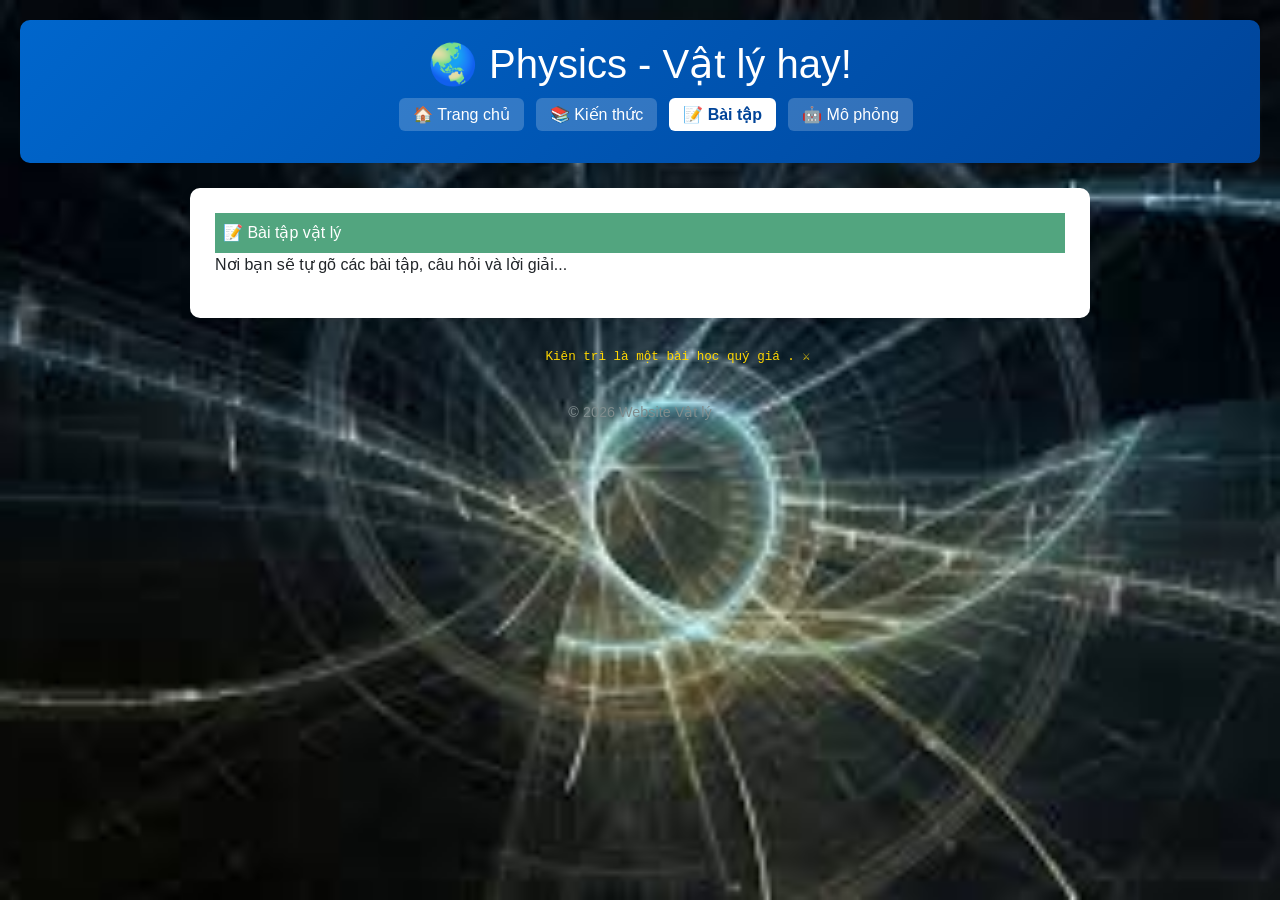
==== Baitap.html @ 1291f0f3 "Add files via upload" ====
<!doctype html>
<html lang="vi">
  <head>
    <meta charset="UTF-8" />
    <meta name="viewport" content="width=device-width, initial-scale=1.0" />
    <title>Bài tập - Physics</title>
    <link rel="stylesheet" href="style.css" />
    <link rel="stylesheet" href="./assert/bootstrap/css/bootstrap.min.css" />
  </head>
  <body>
    <script src="./assert/bootstrap/js/bootstrap.bundle.min.js"></script>
    <header>
      <h1>🌏 Physics - Vật lý hay!</h1>
      <nav>
        <ul>
          <li><a href="index.html">🏠 Trang chủ</a></li>
          <li><a href="Kienthuc.html">📚 Kiến thức</a></li>
          <li><a href="Baitap.html" class="active">📝 Bài tập</a></li>
          <li><a href="Mophong.html">🤖 Mô phỏng</a></li>
        </ul>
      </nav>
    </header>

    <main>
      <div class="bg-success p-2 text-white bg-opacity-75">
        📝 Bài tập vật lý
      </div>
      <p>Nơi bạn sẽ tự gõ các bài tập, câu hỏi và lời giải...</p>
    </main>

    <footer>
      <pre style="color: gold">
          Kiên trì là một bài học quý giá . ⚔
      </pre>
      <p>© 2026 Website Vật lý</p>
    </footer>
  </body>
</html>
---- style.css ----
/* 1. BACKGROUND: Ảnh nền toàn trang */
body {
  background-image: url("hinhanh2.jpg"); /* Đường dẫn đến ảnh nền */
  background-size: cover; /* Ảnh phủ kín màn hình */
  background-position: center; /* Căn giữa ảnh */
  background-repeat: no-repeat; /* Không lặp lại ảnh */
  background-attachment: fixed; /* Ảnh cố định khi cuộn */
}
/* 1. RESET: Xóa khoảng cách mặc định của trình duyệt, giúp tính toán kích thước dễ hơn */
* {
  margin: 0; /* Xóa khoảng cách ngoài */
  padding: 0; /* Xóa khoảng cách trong */
  box-sizing: border-box; /* Tính toán kích thước bao gồm padding và border */
  font-family: "Segoe UI", Arial, sans-serif; /* Font chữ hiện đại, dễ đọc */
}

/* 2. BODY: Màu nền nhẹ, căn chỉnh font */
body {
  background-color: #f4f7fa; /* Màu nền sáng, dễ chịu */
  color: #2c3e50; /* Màu chữ tối, dễ đọc */
  line-height: 1.6; /* Khoảng cách giữa các dòng */
  padding: 20px; /* Khoảng cách xung quanh nội dung */
}

/* 3. HEADER: Khung chứa tiêu đề + menu */
header {
  background: linear-gradient(
    135deg,
    #0066cc,
    #004499
  ); /* Màu nền gradient từ xanh sáng đến xanh đậm */
  color: white; /* Màu chữ trắng nổi bật trên nền xanh */
  padding: 20px; /* Khoảng cách bên trong */
  text-align: center; /* Căn giữa nội dung */
  border-radius: 10px; /* Bo góc cho header */
  margin-bottom: 25px; /* Khoảng cách dưới header */
}

/* 4. NAV: Xếp menu ngang bằng Flexbox */
nav ul {
  list-style: none; /* Bỏ dấu chấm đầu dòng */
  display: flex; /* Chuyển danh sách thành hàng ngang */
  justify-content: center; /* Căn giữa */
  gap: 12px; /* Khoảng cách giữa các mục */
  flex-wrap: wrap; /* Tự xuống dòng nếu màn hình hẹp */
  margin-top: 15px; /* Khoảng cách trên so với tiêu đề */
}

/* 5. LINK: Trang trí liên kết */
nav a {
  text-decoration: none; /* Bỏ gạch chân */
  color: white; /* Màu chữ trắng */
  background: rgba(255, 255, 255, 0.2); /* Nền trắng mờ cho link */
  padding: 8px 14px; /* Khoảng cách bên trong */
  border-radius: 6px; /* Bo góc cho link */
  transition: 0.3s; /* Hiệu ứng mượt khi hover */
}

/* 6. HOVER & ACTIVE: Trạng thái khi rê chuột hoặc đang ở trang đó */
nav a:hover,
nav a.active {
  background: white; /* Nền trắng khi hover hoặc active */
  color: #004499; /* Màu chữ xanh đậm khi hover hoặc active */
  font-weight: bold; /* Chữ đậm khi hover hoặc active */
}

/* 7. MAIN: Khung chứa nội dung chính */
main {
  max-width: 900px; /* Giới hạn chiều rộng tối đa */
  margin: 0 auto; /* Căn giữa khung */
  background: white; /* Màu nền trắng */
  padding: 25px; /* Khoảng cách bên trong */
  border-radius: 10px; /* Bo góc */
  box-shadow: 0 4px 12px rgba(0, 0, 0, 0.08); /* Bóng nhẹ */
}

/* 8. FOOTER: Chân trang */
footer {
  text-align: center; /* Căn giữa */
  margin-top: 30px; /* Khoảng cách trên */
  color: #7f8c8d; /* Màu xám nhạt */
  font-size: 0.9rem; /* Kích thước chữ nhỏ hơn */
}
/* 1. HERO: Vùng chào mừng */
.hero {
  text-align: center; /* Căn giữa nội dung */
  padding: 60px 20px; /* Khoảng cách lớn để tạo ấn tượng */
  background: linear-gradient(
    135deg,
    #f0f8ff,
    #e6f2ff
  ); /* Màu nền gradient nhẹ nhàng */
  border-radius: 12px; /* Bo góc cho vùng hero */
  margin-bottom: 40px; /* Khoảng cách dưới hero */
}
.hero h1 {
  font-size: 2rem; /* Kích thước chữ lớn */
  margin-bottom: 10px; /* Khoảng cách dưới tiêu đề */
  color: #004499; /* Màu chữ xanh đậm */
}
.hero p {
  color: #555; /* Màu chữ xám đậm */
  font-size: 1.1rem; /* Kích thước chữ vừa phải */
  margin-bottom: 25px; /* Khoảng cách dưới mô tả */
}

/* 2. BUTTONS: Nút dẫn hành động */
.hero-buttons {
  display: flex;
  justify-content: center;
  gap: 15px;
  flex-wrap: wrap;
}
.btn {
  text-decoration: none;
  padding: 12px 24px;
  border-radius: 8px;
  font-weight: bold;
  transition:
    transform 0.2s,
    box-shadow 0.2s;
}
.btn.primary {
  background: #0066cc;
  color: white;
}
.btn.secondary {
  background: white;
  color: #0066cc;
  border: 2px solid #0066cc;
}
.btn:hover {
  transform: translateY(-3px);
  box-shadow: 0 4px 12px rgba(0, 0, 0, 0.15);
}

/* 3. FEATURES & CARDS: Lưới thẻ lựa chọn */
.features h2 {
  text-align: center;
  margin-bottom: 25px;
}
.card-grid {
  display: grid;
  grid-template-columns: repeat(auto-fit, minmax(250px, 1fr));
  gap: 20px;
}
.card {
  background: white;
  padding: 25px;
  border-radius: 10px;
  box-shadow: 0 2px 8px rgba(0, 0, 0, 0.08);
  text-decoration: none;
  color: #333;
  text-align: center;
  transition:
    transform 0.2s,
    box-shadow 0.2s;
  border: 1px solid #eee;
}
.card:hover {
  transform: translateY(-5px);
  box-shadow: 0 6px 16px rgba(0, 0, 0, 0.12);
}
.card-icon {
  font-size: 2.5rem;
  display: block;
  margin-bottom: 10px;
}
.card h3 {
  margin: 10px 0 5px;
  color: #004499;
}
.card p {
  font-size: 0.95rem;
  color: #666;
}
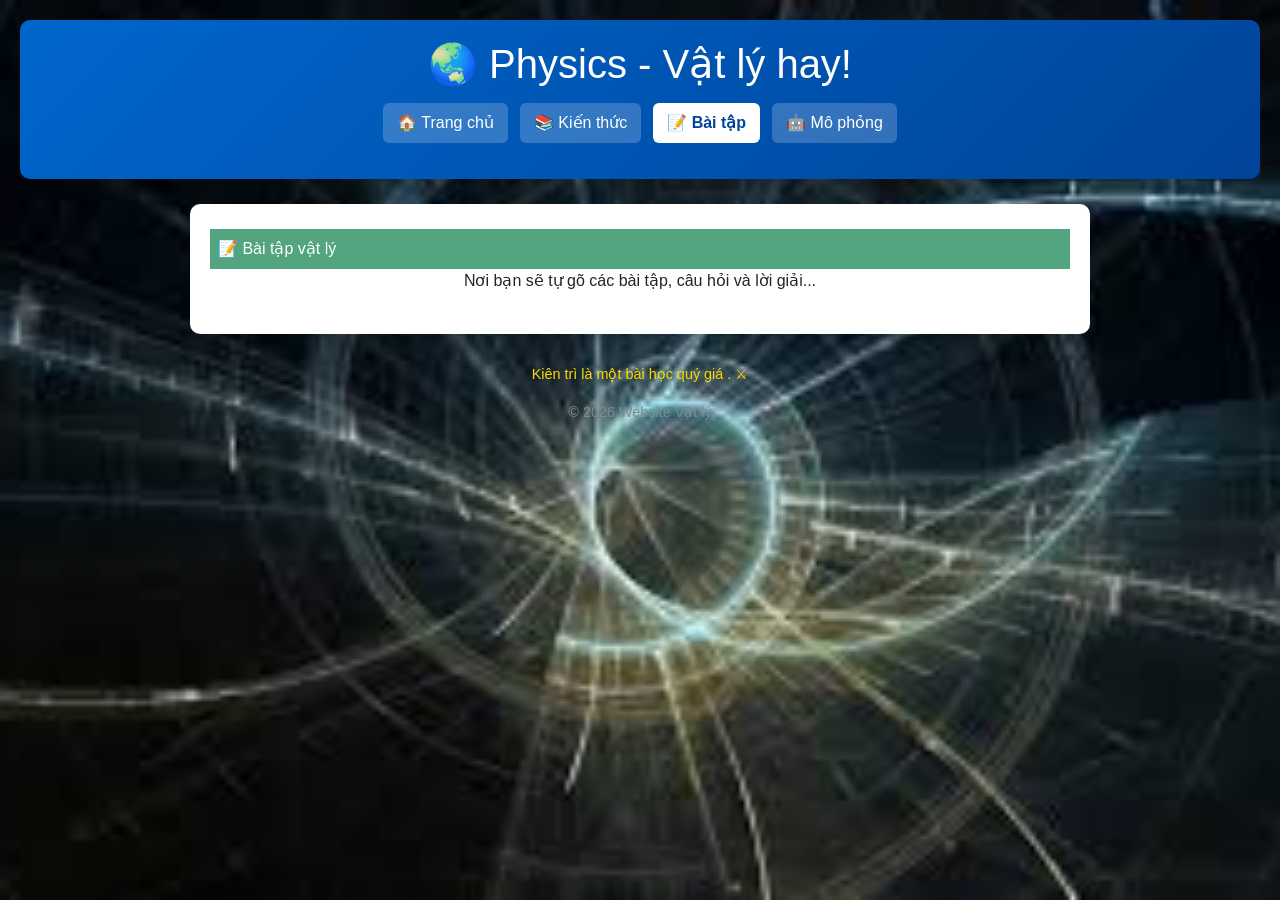
==== commit 8b8151ca: "Fix footer styling and update content in Baitap.html" ====
--- a/Baitap.html
+++ b/Baitap.html
@@ -29,9 +29,9 @@
     </main>
 
     <footer>
-      <pre style="color: gold">
+      <p style="color: gold">
           Kiên trì là một bài học quý giá . ⚔
-      </pre>
+      </p>
       <p>© 2026 Website Vật lý</p>
     </footer>
   </body>
--- a/style.css
+++ b/style.css
@@ -174,3 +174,227 @@
   font-size: 0.95rem;
   color: #666;
 }
+
+/* ==========================================
+   RESPONSIVE DESIGN - Màn hình nhỏ
+   ========================================== */
+
+/* 1. TABLET: Dưới 768px */
+@media (max-width: 768px) {
+  /* Header: Giảm padding, chữ nhỏ hơn */
+  header {
+    padding: 15px 10px;
+  }
+
+  header h1 {
+    font-size: 1.5rem; /* Thay vì 2rem */
+  }
+
+  /* Menu: Xếp dọc thay vì ngang */
+  nav ul {
+    flex-direction: column; /* Đổi từ row sang column */
+    gap: 8px;
+  }
+
+  nav a {
+    display: block;
+    text-align: center;
+    padding: 10px;
+  }
+
+  /* Main: Giảm padding */
+  main {
+    padding: 15px;
+    margin: 10px;
+  }
+
+  /* Cards: 1 cột thay vì nhiều cột */
+  .card-grid {
+    grid-template-columns: 1fr; /* Chỉ 1 cột */
+    gap: 15px;
+  }
+
+  /* Hero buttons: Xếp dọc */
+  .hero-buttons {
+    flex-direction: column;
+    align-items: center;
+  }
+
+  .btn {
+    width: 100%;
+    max-width: 250px;
+  }
+}
+
+/* 2. MOBILE: Dưới 480px */
+@media (max-width: 480px) {
+  /* Font chữ nhỏ hơn nữa */
+  body {
+    font-size: 14px;
+    padding: 10px;
+  }
+
+  header h1 {
+    font-size: 1.2rem;
+  }
+
+  h2 {
+    font-size: 1.3rem;
+  }
+
+  h3 {
+    font-size: 1.1rem;
+  }
+
+  /* Menu: Chữ nhỏ hơn, dễ chạm */
+  nav a {
+    padding: 12px; /* Vùng chạm lớn hơn */
+    font-size: 0.95rem;
+  }
+
+  /* Main: Bo góc ít hơn */
+  main {
+    border-radius: 8px;
+    padding: 12px;
+  }
+
+  /* Cards: Padding nhỏ hơn */
+  .card {
+    padding: 15px;
+  }
+
+  .card-icon {
+    font-size: 2rem; /* Icon nhỏ hơn */
+  }
+
+  /* Footer: Chữ nhỏ */
+  footer {
+    font-size: 0.8rem;
+    padding: 10px;
+  }
+
+  /* Ảnh: Luôn vừa màn hình */
+  img {
+    max-width: 100%;
+    height: auto;
+  }
+
+  /* Table (nếu có): Cuộn ngang */
+  table {
+    display: block;
+    overflow-x: auto;
+    white-space: nowrap;
+  }
+}
+
+/* 3. ULTRA SMALL: Dưới 360px */
+@media (max-width: 360px) {
+  header h1 {
+    font-size: 1rem;
+  }
+
+  nav a {
+    font-size: 0.85rem;
+    padding: 8px;
+  }
+
+  .hero p {
+    font-size: 0.9rem;
+  }
+}
+
+/* 4. HELPER: Đảm bảo ảnh & video responsive */
+img,
+video,
+iframe {
+  max-width: 100%;
+  height: auto;
+  display: block;
+}
+
+/* 5. TOUCH-FRIENDLY: Nút dễ chạm trên mobile */
+@media (max-width: 768px) {
+  button,
+  .btn,
+  nav a,
+  .card {
+    min-height: 44px; /* Chuẩn Apple: vùng chạm tối thiểu 44px */
+    min-width: 44px;
+  }
+}
+/* ==========================================
+   CĂN GIỮA TOÀN BỘ THÀNH PHẦN
+   ========================================== */
+
+/* 1. TEXT & TIÊU ĐỀ */
+header h1,
+main h2,
+main h3,
+main p,
+footer,
+.toc,
+.toc a,
+section h2,
+section p {
+  text-align: center;
+}
+
+/* 2. KHỐI CHÍNH */
+main {
+  max-width: 900px;
+  margin: 0 auto; /* Căn giữa theo chiều ngang */
+  padding: 25px 20px; /* Padding đều 2 bên */
+}
+
+section,
+.card,
+.hero {
+  margin: 20px auto; /* Căn giữa + khoảng cách dọc */
+}
+
+/* 3. MENU & NÚT */
+nav ul {
+  display: flex;
+  justify-content: center;
+  gap: 12px;
+  flex-wrap: wrap;
+  padding: 0;
+}
+
+nav a,
+.btn {
+  display: inline-block; /* Để margin/padding hoạt động đúng */
+  text-align: center;
+}
+
+.hero-buttons {
+  display: flex;
+  justify-content: center;
+  gap: 15px;
+  flex-wrap: wrap;
+  margin-top: 20px;
+}
+
+/* 4. ẢNH & MEDIA */
+img,
+video,
+iframe {
+  display: block;
+  margin: 0 auto;
+  max-width: 100%;
+  height: auto;
+}
+
+/* 5. CARDS GRID - Căn giữa lưới */
+.card-grid {
+  display: grid;
+  grid-template-columns: repeat(auto-fit, minmax(250px, 1fr));
+  gap: 20px;
+  justify-content: center; /* Căn giữa các cột */
+}
+
+/* 6. FOOTER */
+footer {
+  text-align: center;
+  margin: 30px auto 10px;
+}
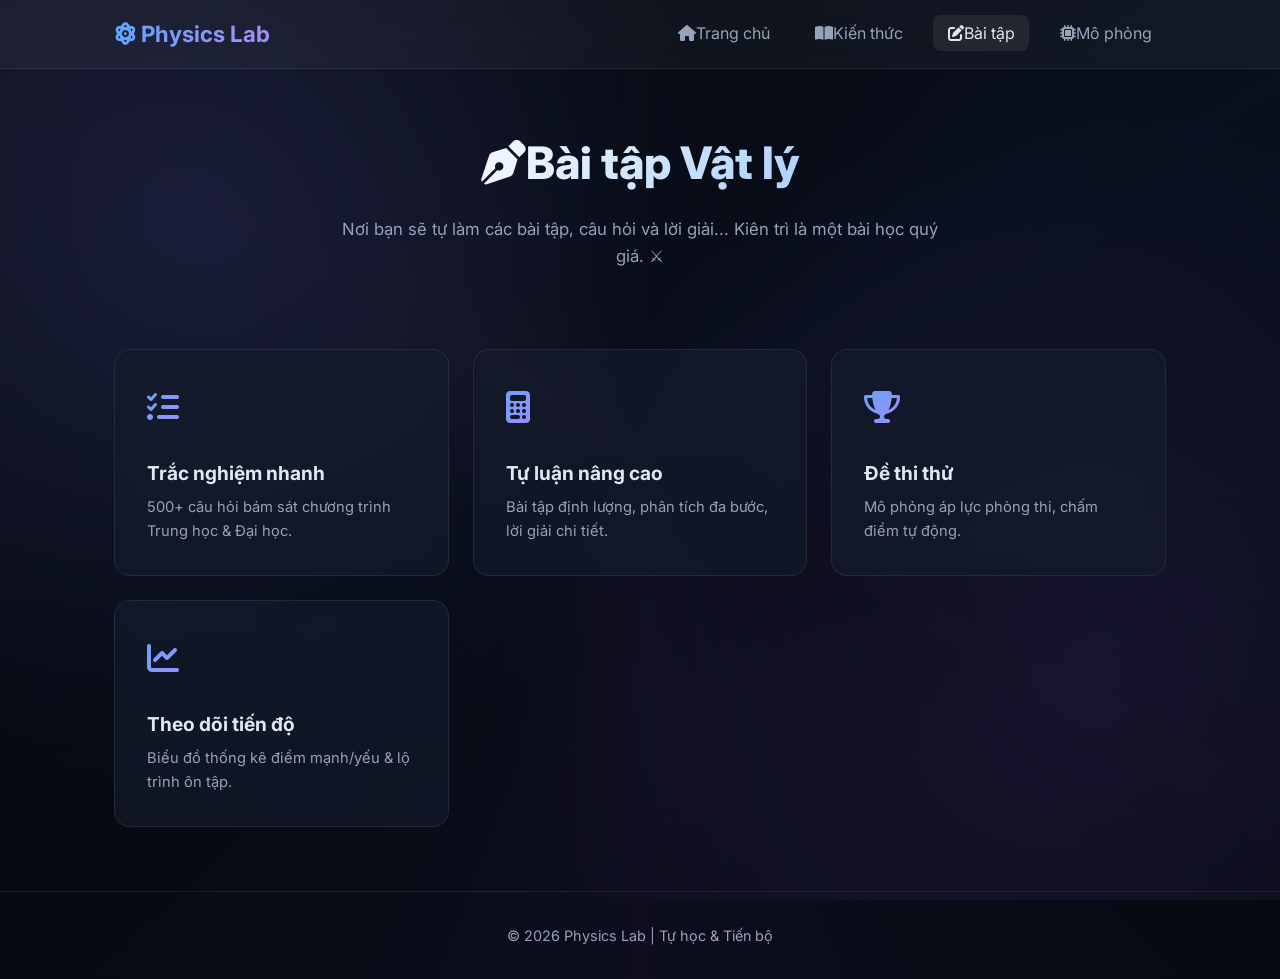
==== commit 30e04916: "Update Baitap.html" ====
--- a/Baitap.html
+++ b/Baitap.html
@@ -3,36 +3,366 @@
   <head>
     <meta charset="UTF-8" />
     <meta name="viewport" content="width=device-width, initial-scale=1.0" />
-    <title>Bài tập - Physics</title>
-    <link rel="stylesheet" href="style.css" />
-    <link rel="stylesheet" href="./assert/bootstrap/css/bootstrap.min.css" />
+    <title>Bài tập - Physics Lab</title>
+
+    <!-- Font Awesome & Google Fonts -->
+    <link
+      rel="stylesheet"
+      href="https://cdnjs.cloudflare.com/ajax/libs/font-awesome/6.4.0/css/all.min.css"
+    />
+    <link
+      href="https://fonts.googleapis.com/css2?family=Inter:wght@300;400;500;600;700&display=swap"
+      rel="stylesheet"
+    />
+
+    <style>
+      /* ==========================================
+           CSS: DARK THEME & ANIMATIONS
+        ========================================== */
+      :root {
+        --bg-primary: #070a12;
+        --bg-secondary: #0f1523;
+        --bg-card: rgba(20, 28, 45, 0.65);
+        --text-main: #e2e8f0;
+        --text-muted: #94a3b8;
+        --accent: #3b82f6;
+        --accent-hover: #60a5fa;
+        --border: rgba(255, 255, 255, 0.08);
+        --glass: rgba(255, 255, 255, 0.04);
+        --radius: 16px;
+        --transition: all 0.3s cubic-bezier(0.4, 0, 0.2, 1);
+      }
+
+      * {
+        margin: 0;
+        padding: 0;
+        box-sizing: border-box;
+      }
+
+      body {
+        background: var(--bg-primary);
+        color: var(--text-main);
+        font-family: "Inter", system-ui, sans-serif;
+        line-height: 1.6;
+        overflow-x: hidden;
+        background-image:
+          radial-gradient(
+            circle at 15% 25%,
+            rgba(59, 130, 246, 0.15) 0%,
+            transparent 45%
+          ),
+          radial-gradient(
+            circle at 85% 75%,
+            rgba(139, 92, 246, 0.12) 0%,
+            transparent 45%
+          );
+        background-attachment: fixed;
+      }
+
+      /* Animated Background Mesh */
+      body::before {
+        content: "";
+        position: fixed;
+        top: -50%;
+        left: -50%;
+        width: 200%;
+        height: 200%;
+        background: conic-gradient(
+          from 0deg at 50% 50%,
+          transparent 0deg,
+          rgba(59, 130, 246, 0.05) 60deg,
+          transparent 120deg,
+          rgba(139, 92, 246, 0.05) 180deg,
+          transparent 240deg,
+          rgba(236, 72, 153, 0.05) 300deg,
+          transparent 360deg
+        );
+        animation: rotateBg 30s linear infinite;
+        z-index: -1;
+        pointer-events: none;
+      }
+      @keyframes rotateBg {
+        0% {
+          transform: rotate(0deg);
+        }
+        100% {
+          transform: rotate(360deg);
+        }
+      }
+
+      /* Page Transition Overlay */
+      .page-transition {
+        position: fixed;
+        top: 0;
+        left: 0;
+        width: 100%;
+        height: 100%;
+        background: var(--bg-primary);
+        z-index: 9999;
+        opacity: 0;
+        pointer-events: none;
+        transition: opacity 0.35s var(--transition);
+      }
+      .page-transition.active {
+        opacity: 1;
+        pointer-events: all;
+      }
+
+      /* Navigation */
+      .navbar {
+        position: fixed;
+        top: 0;
+        width: 100%;
+        z-index: 1000;
+        padding: 1rem 0;
+        background: var(--glass);
+        backdrop-filter: blur(14px);
+        border-bottom: 1px solid var(--border);
+      }
+      .nav-container {
+        max-width: 1100px;
+        margin: auto;
+        display: flex;
+        justify-content: space-between;
+        align-items: center;
+        padding: 0 1.5rem;
+      }
+      .logo {
+        font-size: 1.4rem;
+        font-weight: 700;
+        text-decoration: none;
+        background: linear-gradient(90deg, #60a5fa, #a78bfa);
+        -webkit-background-clip: text;
+        -webkit-text-fill-color: transparent;
+      }
+      .nav-links {
+        display: flex;
+        gap: 1rem;
+        list-style: none;
+      }
+      .nav-links a {
+        color: var(--text-muted);
+        text-decoration: none;
+        padding: 0.5rem 0.9rem;
+        border-radius: 8px;
+        transition: var(--transition);
+      }
+      .nav-links a:hover,
+      .nav-links a.active {
+        color: var(--text-main);
+        background: rgba(255, 255, 255, 0.07);
+      }
+
+      /* Main Content */
+      .container {
+        max-width: 1100px;
+        margin: 0 auto;
+        padding: 0 1.5rem;
+      }
+
+      .hero {
+        padding: 8rem 1.5rem 3rem;
+        text-align: center;
+      }
+      .hero h1 {
+        font-size: clamp(1.8rem, 4vw, 2.8rem);
+        font-weight: 800;
+        margin-bottom: 1rem;
+        background: linear-gradient(135deg, #fff 30%, #60a5fa 100%);
+        -webkit-background-clip: text;
+        -webkit-text-fill-color: transparent;
+      }
+      .hero p {
+        color: var(--text-muted);
+        max-width: 600px;
+        margin: 0 auto 2rem;
+        font-size: 1.05rem;
+      }
+
+      .card-grid {
+        display: grid;
+        grid-template-columns: repeat(auto-fit, minmax(260px, 1fr));
+        gap: 1.5rem;
+        margin-bottom: 4rem;
+      }
+      .card {
+        background: var(--bg-card);
+        border: 1px solid var(--border);
+        border-radius: var(--radius);
+        padding: 2rem;
+        text-decoration: none;
+        color: var(--text-main);
+        backdrop-filter: blur(10px);
+        position: relative;
+        overflow: hidden;
+        transition: var(--transition);
+      }
+      .card::before {
+        content: "";
+        position: absolute;
+        top: 0;
+        left: 0;
+        width: 100%;
+        height: 3px;
+        background: linear-gradient(90deg, var(--accent), #a78bfa, #ec4899);
+        opacity: 0;
+        transition: var(--transition);
+      }
+      .card:hover {
+        transform: translateY(-6px);
+        box-shadow: 0 10px 30px rgba(0, 0, 0, 0.4);
+        border-color: rgba(255, 255, 255, 0.15);
+      }
+      .card:hover::before {
+        opacity: 1;
+      }
+      .card-icon {
+        font-size: 2rem;
+        margin-bottom: 1rem;
+        display: inline-block;
+        background: linear-gradient(135deg, #60a5fa, #a78bfa);
+        -webkit-background-clip: text;
+        -webkit-text-fill-color: transparent;
+      }
+      .card h3 {
+        margin: 0.5rem 0;
+        font-size: 1.2rem;
+      }
+      .card p {
+        color: var(--text-muted);
+        font-size: 0.92rem;
+        margin: 0;
+      }
+
+      footer {
+        text-align: center;
+        padding: 2rem;
+        border-top: 1px solid var(--border);
+        color: var(--text-muted);
+        font-size: 0.9rem;
+      }
+
+      /* Fade In Animation */
+      .fade-in {
+        opacity: 0;
+        transform: translateY(15px);
+        transition:
+          opacity 0.5s var(--transition),
+          transform 0.5s var(--transition);
+      }
+      .fade-in.visible {
+        opacity: 1;
+        transform: translateY(0);
+      }
+
+      @media (max-width: 768px) {
+        .hero {
+          padding: 7rem 1rem 2.5rem;
+        }
+        .nav-links {
+          display: none;
+        } /* Simplified for mobile demo */
+        .card-grid {
+          grid-template-columns: 1fr;
+        }
+      }
+    </style>
   </head>
   <body>
-    <script src="./assert/bootstrap/js/bootstrap.bundle.min.js"></script>
-    <header>
-      <h1>🌏 Physics - Vật lý hay!</h1>
-      <nav>
-        <ul>
-          <li><a href="index.html">🏠 Trang chủ</a></li>
-          <li><a href="Kienthuc.html">📚 Kiến thức</a></li>
-          <li><a href="Baitap.html" class="active">📝 Bài tập</a></li>
-          <li><a href="Mophong.html">🤖 Mô phỏng</a></li>
+    <div class="page-transition"></div>
+
+    <nav class="navbar">
+      <div class="nav-container">
+        <a href="index.html" class="logo"
+          ><i class="fa-solid fa-atom me-1"></i> Physics Lab</a
+        >
+        <ul class="nav-links">
+          <li>
+            <a href="index.html"
+              ><i class="fa-solid fa-house me-1"></i>Trang chủ</a
+            >
+          </li>
+          <li>
+            <a href="Kienthuc.html"
+              ><i class="fa-solid fa-book-open me-1"></i>Kiến thức</a
+            >
+          </li>
+          <li>
+            <a href="Baitap.html" class="active"
+              ><i class="fa-solid fa-pen-to-square me-1"></i>Bài tập</a
+            >
+          </li>
+          <li>
+            <a href="Mophong.html"
+              ><i class="fa-solid fa-microchip me-1"></i>Mô phỏng</a
+            >
+          </li>
         </ul>
-      </nav>
+      </div>
+    </nav>
+
+    <header class="hero">
+      <div class="container">
+        <h1><i class="fa-solid fa-pen-nib me-2"></i>Bài tập Vật lý</h1>
+        <p>
+          Nơi bạn sẽ tự làm các bài tập, câu hỏi và lời giải... Kiên trì là một
+          bài học quý giá. ⚔️
+        </p>
+      </div>
     </header>
 
-    <main>
-      <div class="bg-success p-2 text-white bg-opacity-75">
-        📝 Bài tập vật lý
+    <main class="container">
+      <div class="card-grid">
+        <a href="#" class="card fade-in">
+          <div class="card-icon"><i class="fa-solid fa-list-check"></i></div>
+          <h3>Trắc nghiệm nhanh</h3>
+          <p>500+ câu hỏi bám sát chương trình Trung học & Đại học.</p>
+        </a>
+        <a href="#" class="card fade-in">
+          <div class="card-icon"><i class="fa-solid fa-calculator"></i></div>
+          <h3>Tự luận nâng cao</h3>
+          <p>Bài tập định lượng, phân tích đa bước, lời giải chi tiết.</p>
+        </a>
+        <a href="#" class="card fade-in">
+          <div class="card-icon"><i class="fa-solid fa-trophy"></i></div>
+          <h3>Đề thi thử</h3>
+          <p>Mô phỏng áp lực phòng thi, chấm điểm tự động.</p>
+        </a>
+        <a href="#" class="card fade-in">
+          <div class="card-icon"><i class="fa-solid fa-chart-line"></i></div>
+          <h3>Theo dõi tiến độ</h3>
+          <p>Biểu đồ thống kê điểm mạnh/yếu & lộ trình ôn tập.</p>
+        </a>
       </div>
-      <p>Nơi bạn sẽ tự gõ các bài tập, câu hỏi và lời giải...</p>
     </main>
 
     <footer>
-      <p style="color: gold">
-          Kiên trì là một bài học quý giá . ⚔
-      </p>
-      <p>© 2026 Website Vật lý</p>
+      <p>&copy; 2026 Physics Lab | Tự học & Tiến bộ</p>
     </footer>
+
+    <script>
+      // Page Transition Logic
+      const transitionOverlay = document.querySelector(".page-transition");
+      document.querySelectorAll('a[href$=".html"]').forEach((link) => {
+        link.addEventListener("click", (e) => {
+          e.preventDefault();
+          transitionOverlay.classList.add("active");
+          setTimeout(() => (window.location.href = link.href), 350);
+        });
+      });
+
+      // Fade In on Scroll
+      const observer = new IntersectionObserver(
+        (entries) => {
+          entries.forEach((entry) => {
+            if (entry.isIntersecting) entry.target.classList.add("visible");
+          });
+        },
+        { threshold: 0.15 },
+      );
+      document
+        .querySelectorAll(".fade-in")
+        .forEach((el) => observer.observe(el));
+    </script>
   </body>
 </html>
